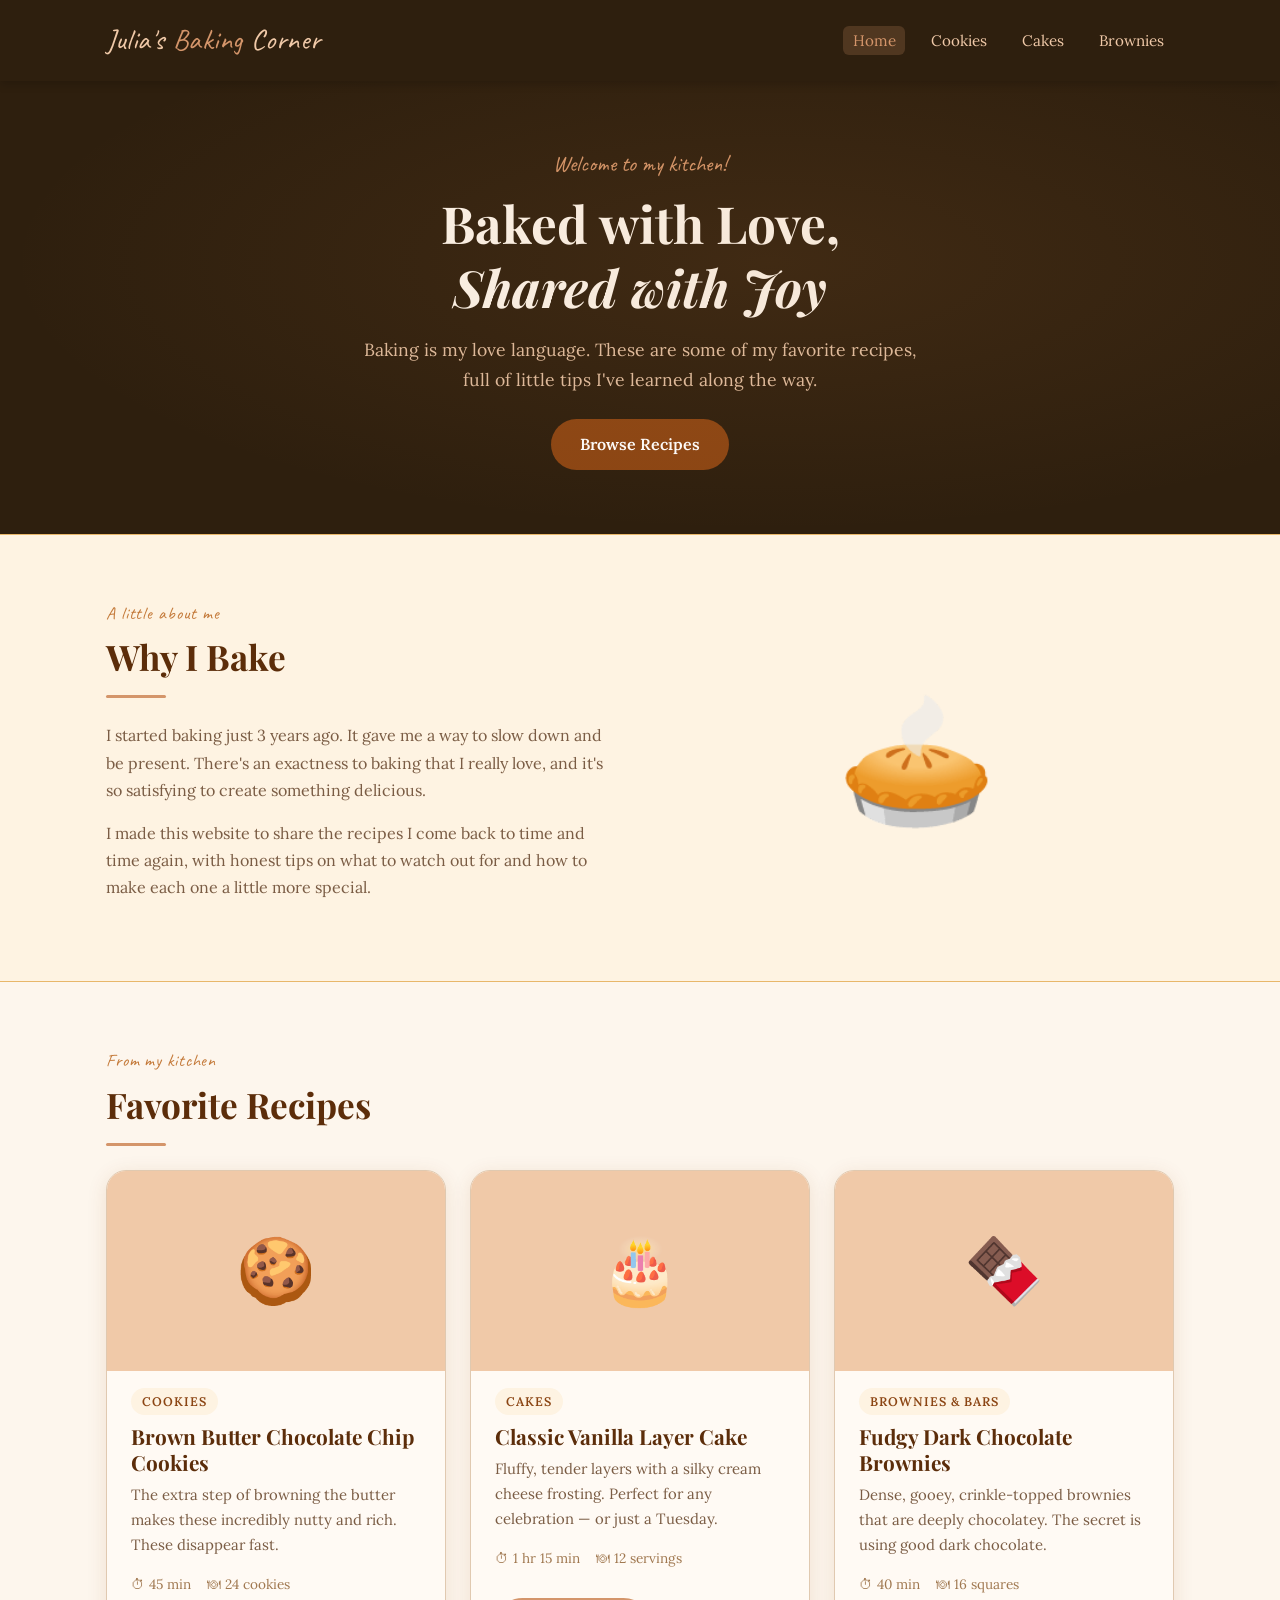
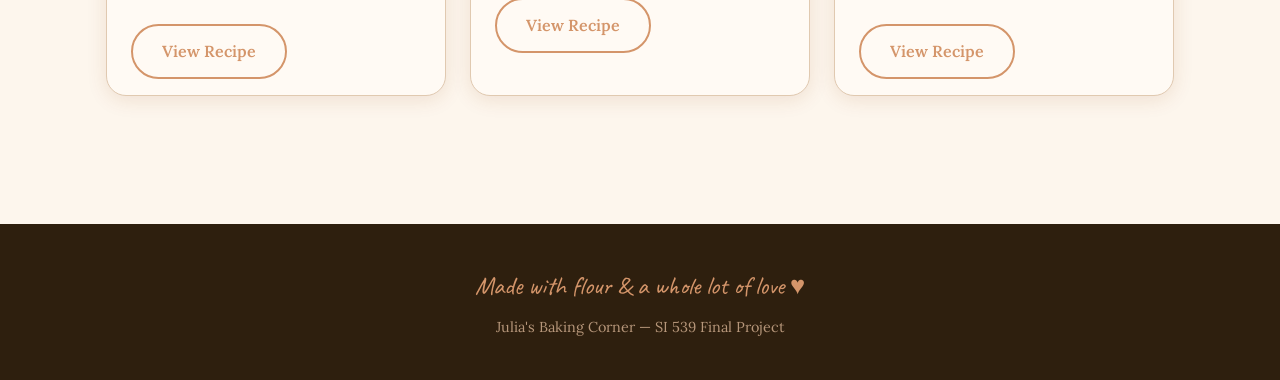
==== index.html @ 5f2f57ef "Add files via upload" ====
<!DOCTYPE html>
<html lang="en">
<head>
  <meta charset="UTF-8" />
  <meta name="viewport" content="width=device-width, initial-scale=1.0" />
  <title>Julia's Baking Corner</title>
  <link rel="preconnect" href="https://fonts.googleapis.com" />
  <link rel="preconnect" href="https://fonts.gstatic.com" crossorigin />
  <link href="https://fonts.googleapis.com/css2?family=Playfair+Display:ital,wght@0,400;0,700;1,400&family=Lora:ital,wght@0,400;0,600;1,400&family=Caveat:wght@400;600&display=swap" rel="stylesheet" />
  <link rel="stylesheet" href="css/style.css" />
</head>
<body>

  <header class="site-header" role="banner">
    <div class="container">
      <a href="index.html" class="site-logo">Julia's <span>Baking</span> Corner</a>
      <nav class="site-nav" aria-label="Main navigation">
        <ul>
          <li><a href="index.html" class="active">Home</a></li>
          <li><a href="cookies.html">Cookies</a></li>
          <li><a href="cakes.html">Cakes</a></li>
          <li><a href="brownies.html">Brownies</a></li>
        </ul>
      </nav>
    </div>
  </header>

  <section class="hero" aria-labelledby="hero-title">
    <div class="container">
      <span class="hero-eyebrow">Welcome to my kitchen!</span>
      <h1 id="hero-title">Baked with Love,<br><em>Shared with Joy</em></h1>
      <p>Baking is my love language. These are some of my favorite recipes, full of little tips I've learned along the way.</p>
      <a href="#recipes" class="btn btn-primary">Browse Recipes</a>
    </div>
  </section>

  <section class="about-strip section" aria-labelledby="about-title">
    <div class="container">
      <div class="about-text">
        <span class="section-label">A little about me</span>
        <h2 id="about-title">Why I Bake</h2>
        <div class="divider" aria-hidden="true"></div>
        <p>I started baking just 3 years ago. It gave me a way to slow down and be present. There's an exactness to baking that I really love, and it's so satisfying to create something delicious.</p>
        <p>I made this website to share the recipes I come back to time and time again, with honest tips on what to watch out for and how to make each one a little more special.</p>
      </div>
      <div class="about-illustration" role="img" aria-label="Baking illustration">🥧</div>
    </div>
  </section>

  <main id="recipes">
    <section class="section" aria-labelledby="recipes-title">
      <div class="container">
        <span class="section-label">From my kitchen</span>
        <h2 id="recipes-title">Favorite Recipes</h2>
        <div class="divider" aria-hidden="true"></div>

        <div class="recipe-grid">

          <article class="recipe-card">
            <div class="recipe-card-img" role="img" aria-label="Cookies">🍪</div>
            <div class="recipe-card-body">
              <span class="recipe-card-tag">Cookies</span>
              <h3>Brown Butter Chocolate Chip Cookies</h3>
              <p>The extra step of browning the butter makes these incredibly nutty and rich. These disappear fast.</p>
              <div class="recipe-card-meta">
                <span>45 min</span>
                <span>24 cookies</span>
              </div>
              <br>
              <a href="cookies.html" class="btn btn-outline">View Recipe</a>
            </div>
          </article>

          <article class="recipe-card">
            <div class="recipe-card-img" role="img" aria-label="Cake">🎂</div>
            <div class="recipe-card-body">
              <span class="recipe-card-tag">Cakes</span>
              <h3>Classic Vanilla Layer Cake</h3>
              <p>Fluffy, tender layers with a silky cream cheese frosting. Perfect for any celebration — or just a Tuesday.</p>
              <div class="recipe-card-meta">
                <span>1 hr 15 min</span>
                <span>12 servings</span>
              </div>
              <br>
              <a href="cakes.html" class="btn btn-outline">View Recipe</a>
            </div>
          </article>

          <article class="recipe-card">
            <div class="recipe-card-img" role="img" aria-label="Brownies">🍫</div>
            <div class="recipe-card-body">
              <span class="recipe-card-tag">Brownies &amp; Bars</span>
              <h3>Fudgy Dark Chocolate Brownies</h3>
              <p>Dense, gooey, crinkle-topped brownies that are deeply chocolatey. The secret is using good dark chocolate.</p>
              <div class="recipe-card-meta">
                <span>40 min</span>
                <span>16 squares</span>
              </div>
              <br>
              <a href="brownies.html" class="btn btn-outline">View Recipe</a>
            </div>
          </article>

        </div>
      </div>
    </section>
  </main>

  <!-- FOOTER -->
  <footer class="site-footer" role="contentinfo">
    <div class="container">
      <span class="handwritten">Made with flour &amp; a whole lot of love ♥</span>
      <p>Julia's Baking Corner &mdash; SI 539 Final Project</p>
    </div>
  </footer>

  <script src="js/main.js"></script>
</body>
</html>
---- css/style.css ----
/* ===== CSS VARIABLES ===== */
:root {
  --color-bg: #fdf6ed;
  --color-bg-card: #fffaf4;
  --color-bg-dark: #2e1f0e;
  --color-primary: #8b4513;
  --color-primary-light: #c47a3a;
  --color-primary-dark: #5c2d0a;
  --color-accent: #d4956a;
  --color-accent-light: #f0c9a8;
  --color-text: #3b2310;
  --color-text-muted: #7a5c44;
  --color-text-light: #a07850;
  --color-border: #e0c9b0;
  --color-tip-bg: #fef3e2;
  --color-tip-border: #e8b76a;

  --font-heading: 'Playfair Display', 'Georgia', serif;
  --font-body: 'Lora', 'Georgia', serif;
  --font-hand: 'Caveat', cursive;

  --radius-sm: 6px;
  --radius-md: 12px;
  --radius-lg: 20px;
  --radius-pill: 50px;

  --shadow-soft: 0 2px 12px rgba(139, 69, 19, 0.1);
  --shadow-card: 0 4px 20px rgba(139, 69, 19, 0.12);

  --spacing-xs: 0.5rem;
  --spacing-sm: 1rem;
  --spacing-md: 1.5rem;
  --spacing-lg: 2.5rem;
  --spacing-xl: 4rem;

  --transition: 0.3s ease;
  --max-width: 1100px;
}

/* ===== RESET ===== */
*, *::before, *::after {
  box-sizing: border-box;
  margin: 0;
  padding: 0;
}

html {
  scroll-behavior: smooth;
}

body {
  font-family: var(--font-body);
  background-color: var(--color-bg);
  color: var(--color-text);
  line-height: 1.7;
  font-size: 1rem;
}

img {
  max-width: 100%;
  display: block;
}

a {
  color: var(--color-primary);
  text-decoration: none;
  transition: color var(--transition);
}

a:hover {
  color: var(--color-primary-light);
}

ul {
  list-style: none;
}

/* ===== TYPOGRAPHY ===== */
h1, h2, h3, h4 {
  font-family: var(--font-heading);
  color: var(--color-primary-dark);
  line-height: 1.25;
}

h1 { font-size: clamp(2rem, 5vw, 3.2rem); }
h2 { font-size: clamp(1.5rem, 3vw, 2.2rem); }
h3 { font-size: clamp(1.2rem, 2.5vw, 1.6rem); }

.handwritten {
  font-family: var(--font-hand);
  font-size: 1.3em;
  color: var(--color-primary-light);
}

/* ===== LAYOUT ===== */
.container {
  max-width: var(--max-width);
  margin: 0 auto;
  padding: 0 var(--spacing-sm);
}

/* ===== HEADER / NAV ===== */
.site-header {
  background-color: var(--color-bg-dark);
  padding: var(--spacing-sm) 0;
  position: sticky;
  top: 0;
  z-index: 100;
  box-shadow: 0 2px 10px rgba(0,0,0,0.2);
}

.site-header .container {
  display: flex;
  align-items: center;
  justify-content: space-between;
  flex-wrap: wrap;
  gap: var(--spacing-xs);
}

.site-logo {
  font-family: var(--font-hand);
  font-size: 1.8rem;
  color: var(--color-accent-light);
  text-decoration: none;
  letter-spacing: 0.02em;
}

.site-logo span {
  color: var(--color-accent);
}

.site-nav ul {
  display: flex;
  gap: var(--spacing-sm);
  flex-wrap: wrap;
}

.site-nav a {
  color: var(--color-accent-light);
  font-family: var(--font-body);
  font-size: 0.95rem;
  padding: 0.3rem 0.6rem;
  border-radius: var(--radius-sm);
  transition: background var(--transition), color var(--transition);
}

.site-nav a:hover,
.site-nav a.active {
  background-color: rgba(212, 149, 106, 0.2);
  color: var(--color-accent);
}

/* ===== HERO ===== */
.hero {
  background-color: var(--color-bg-dark);
  color: var(--color-accent-light);
  padding: var(--spacing-xl) 0;
  text-align: center;
  position: relative;
  overflow: hidden;
}

.hero::before {
  content: '';
  position: absolute;
  inset: 0;
  background: radial-gradient(ellipse at 60% 40%, rgba(196, 122, 58, 0.12) 0%, transparent 70%);
  pointer-events: none;
}

.hero-eyebrow {
  font-family: var(--font-hand);
  font-size: 1.4rem;
  color: var(--color-accent);
  display: block;
  margin-bottom: 0.5rem;
}

.hero h1 {
  color: #fdf6ed;
  margin-bottom: var(--spacing-sm);
}

.hero p {
  font-size: 1.1rem;
  color: var(--color-accent-light);
  max-width: 580px;
  margin: 0 auto var(--spacing-md);
  opacity: 0.9;
}

.btn {
  display: inline-block;
  padding: 0.75rem 1.8rem;
  border-radius: var(--radius-pill);
  font-family: var(--font-body);
  font-size: 1rem;
  font-weight: 600;
  cursor: pointer;
  border: none;
  transition: transform var(--transition), background var(--transition);
}

.btn:hover {
  transform: translateY(-2px);
}

.btn-primary {
  background-color: var(--color-primary);
  color: #fff;
}

.btn-primary:hover {
  background-color: var(--color-primary-dark);
  color: #fff;
}

.btn-outline {
  background: transparent;
  border: 2px solid var(--color-accent);
  color: var(--color-accent);
}

.btn-outline:hover {
  background: var(--color-accent);
  color: #fff;
}

/* ===== SECTION STYLES ===== */
.section {
  padding: var(--spacing-xl) 0;
}

.section-label {
  font-family: var(--font-hand);
  font-size: 1.1rem;
  color: var(--color-primary-light);
  display: block;
  margin-bottom: 0.4rem;
  letter-spacing: 0.05em;
}

.section-title {
  margin-bottom: var(--spacing-md);
}

.divider {
  width: 60px;
  height: 3px;
  background: var(--color-accent);
  border-radius: 2px;
  margin: var(--spacing-sm) 0 var(--spacing-md);
}

/* ===== RECIPE CARDS GRID ===== */
.recipe-grid {
  display: grid;
  grid-template-columns: repeat(auto-fit, minmax(280px, 1fr));
  gap: var(--spacing-md);
  margin-top: var(--spacing-md);
}

.recipe-card {
  background-color: var(--color-bg-card);
  border: 1px solid var(--color-border);
  border-radius: var(--radius-lg);
  overflow: hidden;
  box-shadow: var(--shadow-card);
  transition: transform var(--transition), box-shadow var(--transition);
}

.recipe-card:hover {
  transform: translateY(-4px);
  box-shadow: 0 8px 30px rgba(139, 69, 19, 0.18);
}

.recipe-card-img {
  width: 100%;
  height: 200px;
  object-fit: cover;
  background-color: var(--color-accent-light);
  display: flex;
  align-items: center;
  justify-content: center;
  font-size: 4rem;
}

.recipe-card-body {
  padding: var(--spacing-sm) var(--spacing-md);
}

.recipe-card-tag {
  display: inline-block;
  background-color: var(--color-tip-bg);
  color: var(--color-primary);
  font-size: 0.78rem;
  font-family: var(--font-body);
  font-weight: 600;
  letter-spacing: 0.08em;
  text-transform: uppercase;
  padding: 0.2rem 0.7rem;
  border-radius: var(--radius-pill);
  margin-bottom: 0.5rem;
}

.recipe-card h3 {
  margin-bottom: 0.4rem;
  font-size: 1.3rem;
}

.recipe-card p {
  color: var(--color-text-muted);
  font-size: 0.93rem;
  margin-bottom: var(--spacing-sm);
}

.recipe-card-meta {
  display: flex;
  gap: var(--spacing-sm);
  font-size: 0.85rem;
  color: var(--color-text-light);
}

.recipe-card-meta span::before {
  content: '⏱ ';
}

.recipe-card-meta span:last-child::before {
  content: '🍽 ';
}

/* ===== ABOUT STRIP ===== */
.about-strip {
  background-color: var(--color-tip-bg);
  border-top: 1px solid var(--color-tip-border);
  border-bottom: 1px solid var(--color-tip-border);
}

.about-strip .container {
  display: grid;
  grid-template-columns: 1fr 1fr;
  gap: var(--spacing-lg);
  align-items: center;
}

.about-text p {
  color: var(--color-text-muted);
  margin-bottom: var(--spacing-sm);
}

.about-illustration {
  text-align: center;
  font-size: 8rem;
  line-height: 1;
}

/* ===== RECIPE PAGE LAYOUT ===== */
.recipe-page-hero {
  background-color: var(--color-bg-dark);
  padding: var(--spacing-lg) 0;
  color: var(--color-accent-light);
}

.recipe-page-hero h1 {
  color: #fdf6ed;
}

.recipe-page-hero .handwritten {
  display: block;
  margin-bottom: 0.4rem;
}

.recipe-meta-bar {
  display: flex;
  flex-wrap: wrap;
  gap: var(--spacing-sm);
  margin-top: var(--spacing-sm);
  font-size: 0.9rem;
  color: var(--color-accent-light);
  opacity: 0.85;
}

.recipe-meta-bar span {
  background: rgba(255,255,255,0.08);
  padding: 0.3rem 0.9rem;
  border-radius: var(--radius-pill);
  border: 1px solid rgba(255,255,255,0.12);
}

/* ===== RECIPE CONTENT GRID ===== */
.recipe-content-grid {
  display: grid;
  grid-template-columns: 1fr 300px;
  gap: var(--spacing-lg);
  align-items: start;
  padding: var(--spacing-lg) 0;
}

.recipe-main h2 {
  font-size: 1.5rem;
  margin: var(--spacing-md) 0 var(--spacing-sm);
  padding-bottom: 0.4rem;
  border-bottom: 2px solid var(--color-border);
}

.recipe-main h2:first-child {
  margin-top: 0;
}

.ingredients-list {
  display: grid;
  grid-template-columns: 1fr 1fr;
  gap: 0.4rem 1.5rem;
}

.ingredients-list li {
  font-size: 0.95rem;
  color: var(--color-text-muted);
  padding: 0.3rem 0;
  border-bottom: 1px dashed var(--color-border);
  display: flex;
  align-items: baseline;
  gap: 0.4rem;
}

.ingredients-list li::before {
  content: '▸';
  color: var(--color-accent);
  font-size: 0.7rem;
  flex-shrink: 0;
}

.steps-list {
  counter-reset: steps;
}

.steps-list li {
  counter-increment: steps;
  display: flex;
  gap: var(--spacing-sm);
  margin-bottom: var(--spacing-sm);
  align-items: flex-start;
}

.steps-list li::before {
  content: counter(steps);
  min-width: 32px;
  height: 32px;
  background-color: var(--color-primary);
  color: #fff;
  border-radius: 50%;
  display: flex;
  align-items: center;
  justify-content: center;
  font-size: 0.85rem;
  font-weight: 700;
  font-family: var(--font-heading);
  flex-shrink: 0;
  margin-top: 0.1rem;
}

.step-text {
  color: var(--color-text-muted);
  line-height: 1.7;
}

/* ===== TIPS SIDEBAR ===== */
.tips-sidebar {
  position: sticky;
  top: 80px;
}

.tip-card {
  background-color: var(--color-tip-bg);
  border: 1px solid var(--color-tip-border);
  border-radius: var(--radius-md);
  padding: var(--spacing-sm);
  margin-bottom: var(--spacing-sm);
  cursor: pointer;
  transition: box-shadow var(--transition);
}

.tip-card:hover {
  box-shadow: var(--shadow-soft);
}

.tip-card-header {
  display: flex;
  align-items: center;
  gap: 0.5rem;
  font-family: var(--font-heading);
  font-size: 1rem;
  color: var(--color-primary-dark);
  font-weight: 600;
  margin-bottom: 0.4rem;
}

.tip-icon {
  font-size: 1.2rem;
}

.tip-card p {
  font-size: 0.88rem;
  color: var(--color-text-muted);
  line-height: 1.6;
}

.sidebar-title {
  font-family: var(--font-hand);
  font-size: 1.4rem;
  color: var(--color-primary);
  margin-bottom: var(--spacing-sm);
}

/* ===== MODAL ===== */
.modal-overlay {
  display: none;
  position: fixed;
  inset: 0;
  background: rgba(46, 31, 14, 0.6);
  z-index: 200;
  align-items: center;
  justify-content: center;
  padding: var(--spacing-sm);
}

.modal-overlay.active {
  display: flex;
}

.modal {
  background: var(--color-bg-card);
  border-radius: var(--radius-lg);
  padding: var(--spacing-md);
  max-width: 480px;
  width: 100%;
  box-shadow: 0 12px 40px rgba(0,0,0,0.3);
  animation: modalIn 0.25s ease;
}

@keyframes modalIn {
  from { opacity: 0; transform: scale(0.95) translateY(10px); }
  to   { opacity: 1; transform: scale(1) translateY(0); }
}

.modal-close {
  float: right;
  background: none;
  border: none;
  font-size: 1.4rem;
  cursor: pointer;
  color: var(--color-text-muted);
  line-height: 1;
  transition: color var(--transition);
}

.modal-close:hover {
  color: var(--color-primary);
}

.modal h3 {
  margin-bottom: var(--spacing-sm);
  padding-right: 2rem;
}

.modal p {
  color: var(--color-text-muted);
  font-size: 0.95rem;
}

/* ===== FOOTER ===== */
.site-footer {
  background-color: var(--color-bg-dark);
  color: var(--color-accent-light);
  text-align: center;
  padding: var(--spacing-lg) 0;
  margin-top: var(--spacing-xl);
}

.site-footer p {
  opacity: 0.7;
  font-size: 0.9rem;
}

.site-footer .handwritten {
  font-size: 1.6rem;
  display: block;
  margin-bottom: 0.5rem;
  color: var(--color-accent);
}

/* ===== RESPONSIVE ===== */
@media (max-width: 768px) {
  .about-strip .container {
    grid-template-columns: 1fr;
  }

  .about-illustration {
    font-size: 5rem;
  }

  .recipe-content-grid {
    grid-template-columns: 1fr;
  }

  .tips-sidebar {
    position: static;
  }

  .ingredients-list {
    grid-template-columns: 1fr;
  }
}

@media (max-width: 500px) {
  .site-header .container {
    flex-direction: column;
    text-align: center;
  }
}

/* ===== REDUCED MOTION ===== */
@media (prefers-reduced-motion: reduce) {
  *, *::before, *::after {
    animation-duration: 0.01ms !important;
    animation-iteration-count: 1 !important;
    transition-duration: 0.01ms !important;
    scroll-behavior: auto !important;
  }
}
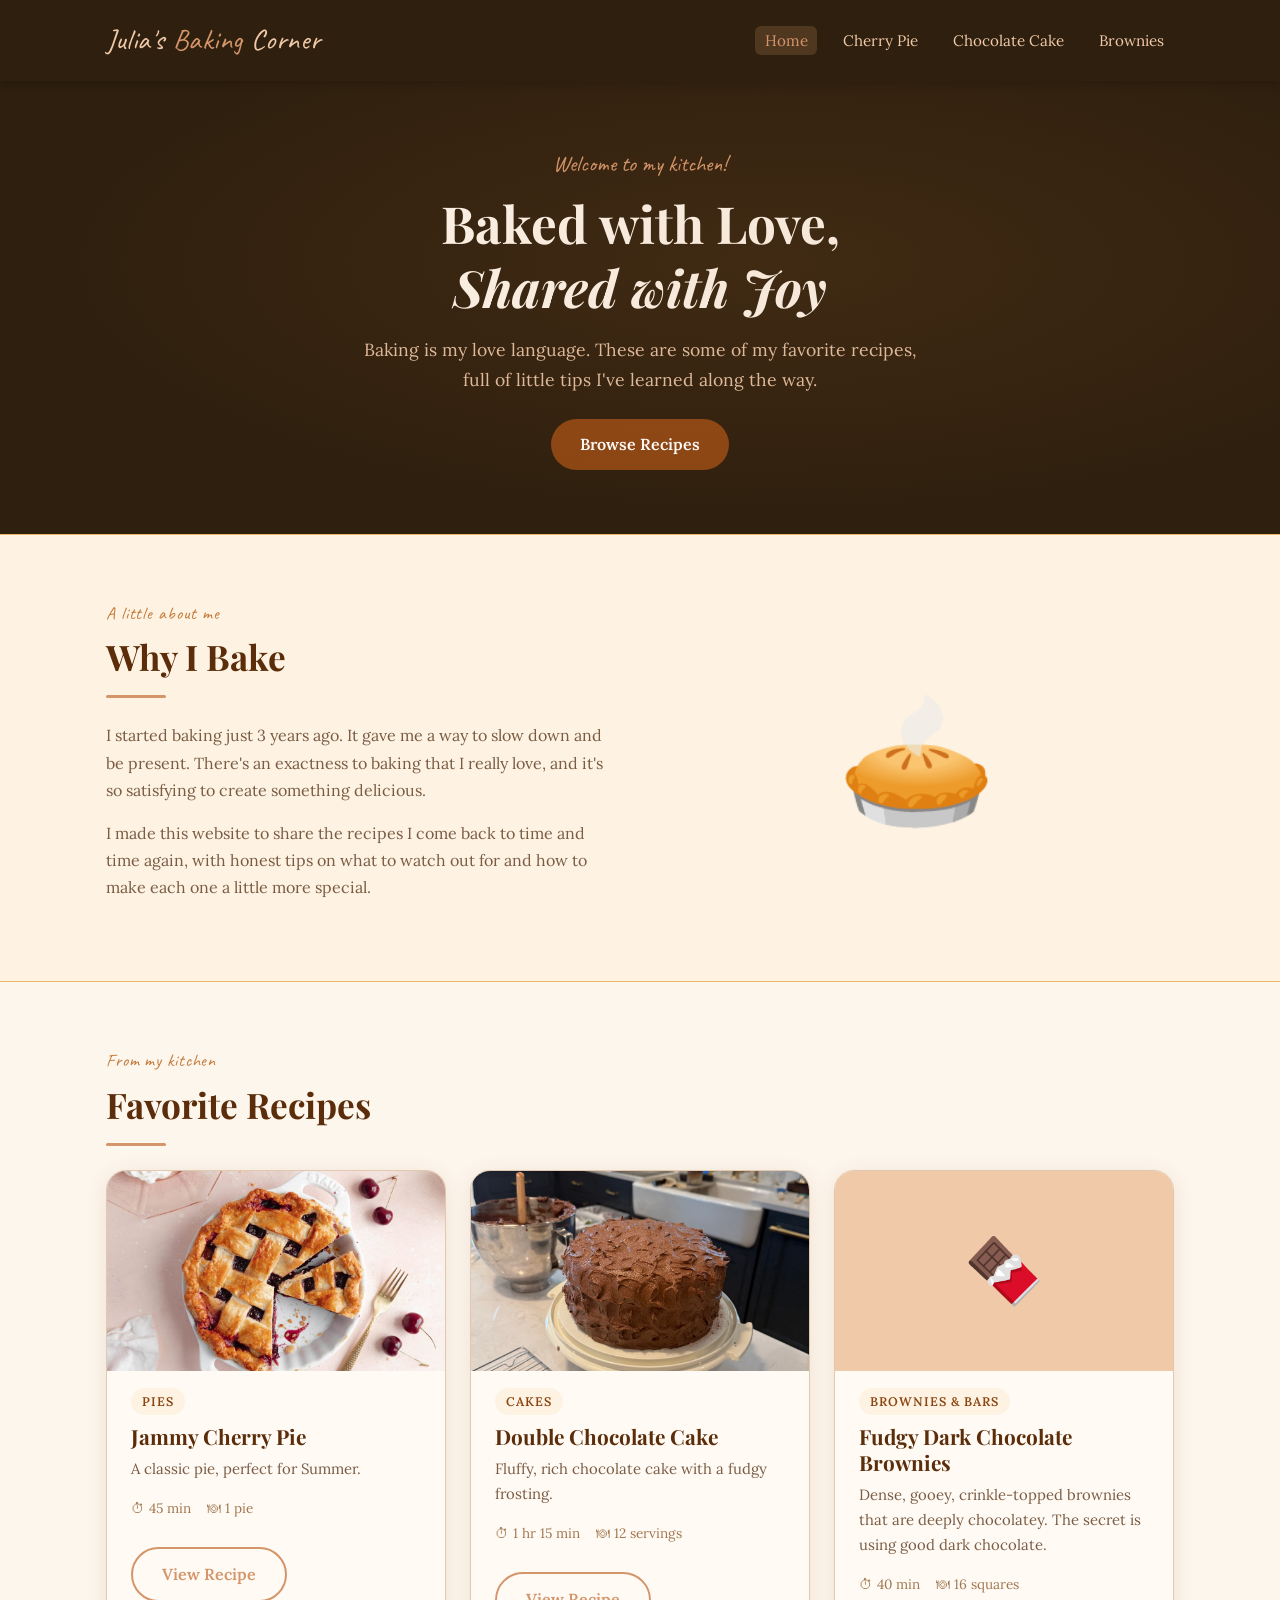
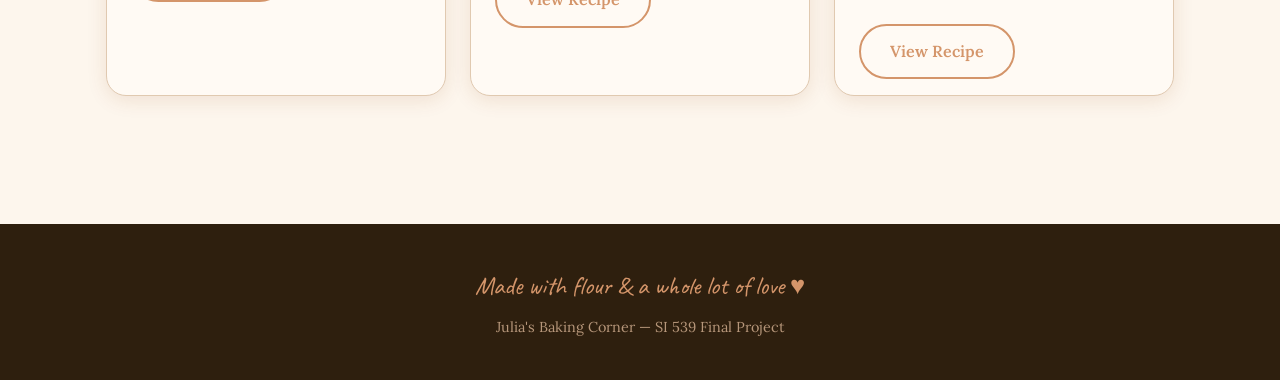
==== commit f0874c3f: "Add files via upload" ====
--- a/index.html
+++ b/index.html
@@ -17,8 +17,8 @@
       <nav class="site-nav" aria-label="Main navigation">
         <ul>
           <li><a href="index.html" class="active">Home</a></li>
-          <li><a href="cookies.html">Cookies</a></li>
-          <li><a href="cakes.html">Cakes</a></li>
+          <li><a href="pie.html">Cherry Pie</a></li>
+          <li><a href="cake.html">Chocolate Cake</a></li>
           <li><a href="brownies.html">Brownies</a></li>
         </ul>
       </nav>
@@ -57,26 +57,26 @@
         <div class="recipe-grid">
 
           <article class="recipe-card">
-            <div class="recipe-card-img" role="img" aria-label="Cookies">🍪</div>
+            <img src="images/Homemade-Cherry-Pie-5-1067x1600.jpg" alt="A cherry pie with crispy, golden crust" class="recipe-card-img" />
             <div class="recipe-card-body">
-              <span class="recipe-card-tag">Cookies</span>
-              <h3>Brown Butter Chocolate Chip Cookies</h3>
-              <p>The extra step of browning the butter makes these incredibly nutty and rich. These disappear fast.</p>
+              <span class="recipe-card-tag">Pies</span>
+              <h3>Jammy Cherry Pie</h3>
+              <p>A classic pie, perfect for Summer.</p>
               <div class="recipe-card-meta">
                 <span>45 min</span>
-                <span>24 cookies</span>
+                <span>1 pie</span>
               </div>
               <br>
-              <a href="cookies.html" class="btn btn-outline">View Recipe</a>
+              <a href="pie.html" class="btn btn-outline">View Recipe</a>
             </div>
           </article>
 
           <article class="recipe-card">
-            <div class="recipe-card-img" role="img" aria-label="Cake">🎂</div>
+            <img src="images/cake.jpeg" alt="A chocolate cake with chocolate frosting." class="recipe-card-img" />
             <div class="recipe-card-body">
               <span class="recipe-card-tag">Cakes</span>
-              <h3>Classic Vanilla Layer Cake</h3>
-              <p>Fluffy, tender layers with a silky cream cheese frosting. Perfect for any celebration — or just a Tuesday.</p>
+              <h3>Double Chocolate Cake</h3>
+              <p>Fluffy, rich chocolate cake with a fudgy frosting.</p>
               <div class="recipe-card-meta">
                 <span>1 hr 15 min</span>
                 <span>12 servings</span>
--- a/css/style.css
+++ b/css/style.css
@@ -361,6 +361,36 @@
   color: var(--color-accent-light);
 }
 
+.recipe-hero-inner {
+  display: flex;
+  align-items: center;
+  gap: var(--spacing-lg);
+}
+
+.recipe-hero-text {
+  flex: 1;
+}
+
+.recipe-hero-img {
+  width: 320px;
+  height: 320px;
+  object-fit: cover;
+  border-radius: var(--radius-lg);
+  flex-shrink: 0;
+  border: 3px solid rgba(255, 255, 255, 0.15);
+}
+
+@media (max-width: 768px) {
+  .recipe-hero-inner {
+    flex-direction: column;
+  }
+
+  .recipe-hero-img {
+    width: 100%;
+    height: 220px;
+  }
+}
+
 .recipe-page-hero h1 {
   color: #fdf6ed;
 }
@@ -462,6 +492,27 @@
 .step-text {
   color: var(--color-text-muted);
   line-height: 1.7;
+}
+
+.step-photo {
+  margin: 1rem 0 1.5rem 44px; /* 44px left indent lines it up past the step number circles */
+  border-radius: var(--radius-md);
+  overflow: hidden;
+}
+
+.step-photo img {
+  width: 100%;
+  max-width: 480px;
+  height: 240px;
+  object-fit: cover;
+  border-radius: var(--radius-md);
+}
+
+.step-photo figcaption {
+  font-size: 0.82rem;
+  color: var(--color-text-light);
+  font-style: italic;
+  margin-top: 0.4rem;
 }
 
 /* ===== TIPS SIDEBAR ===== */
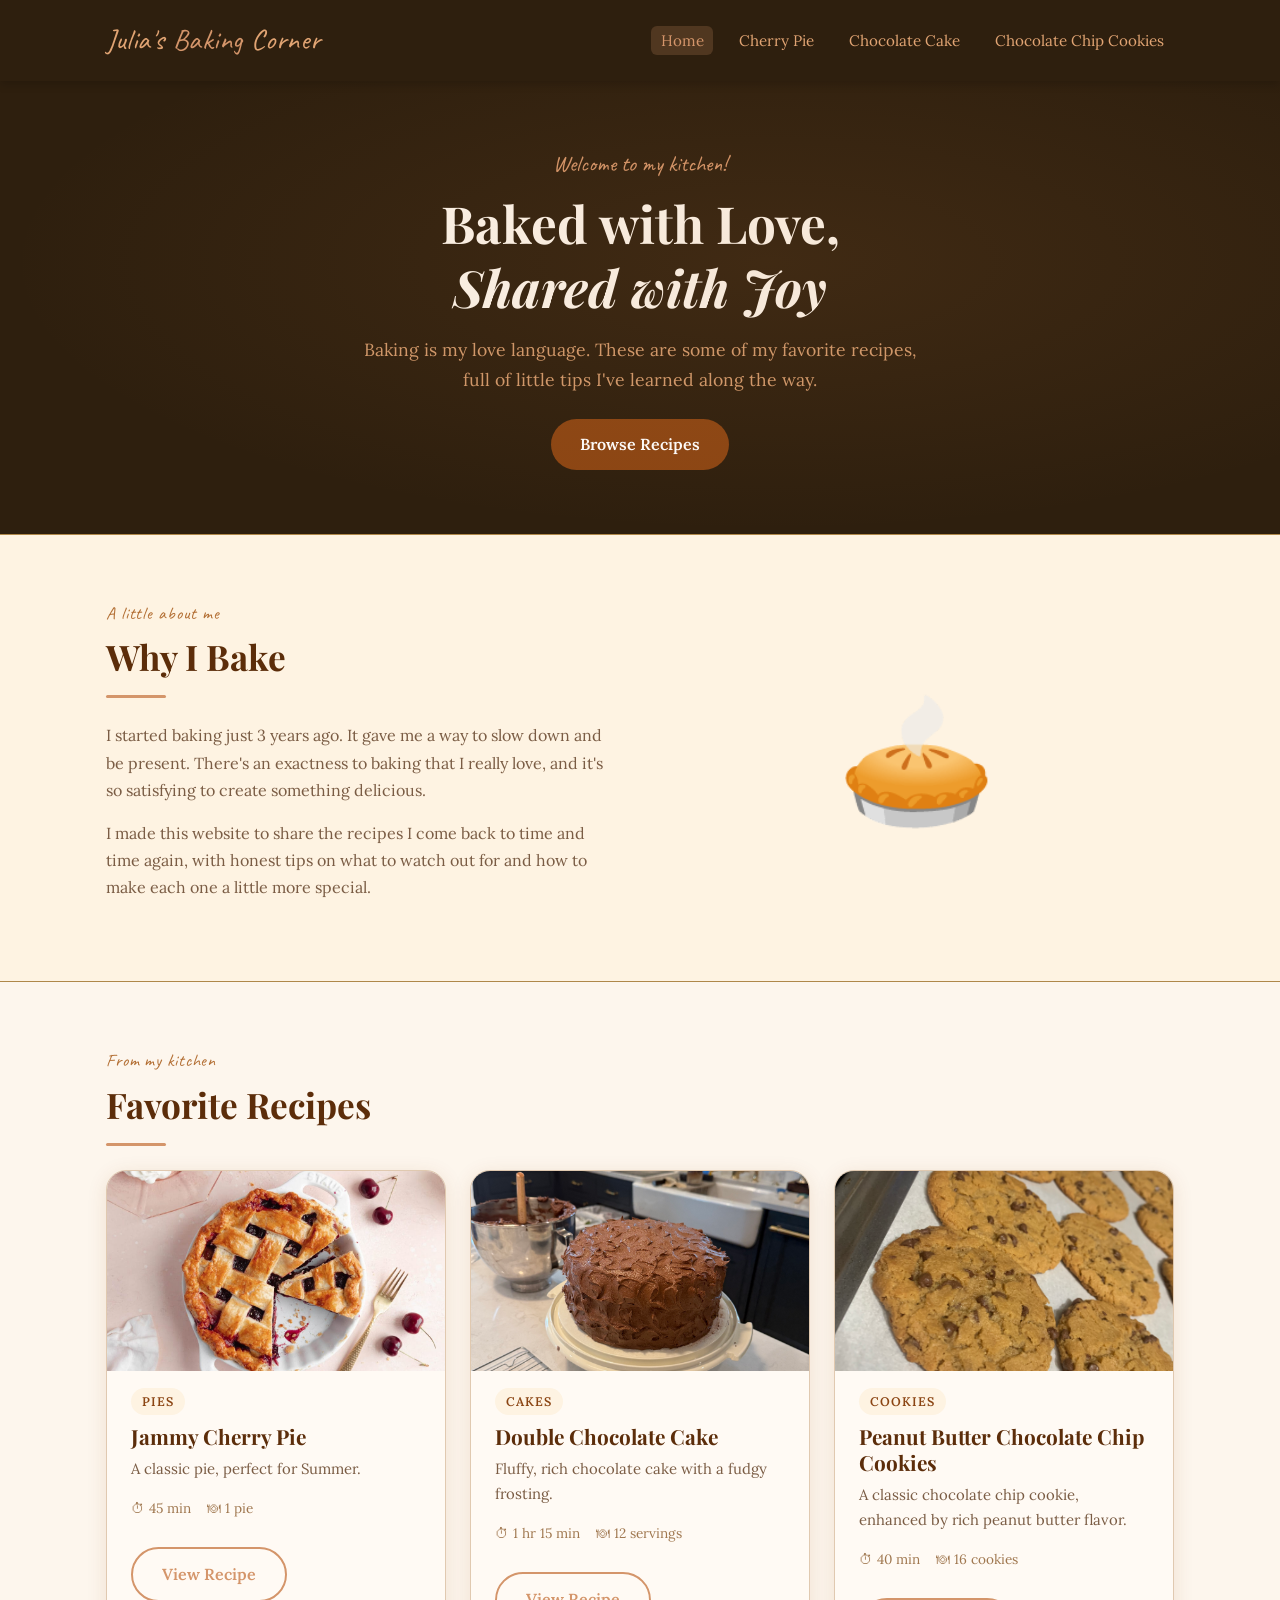
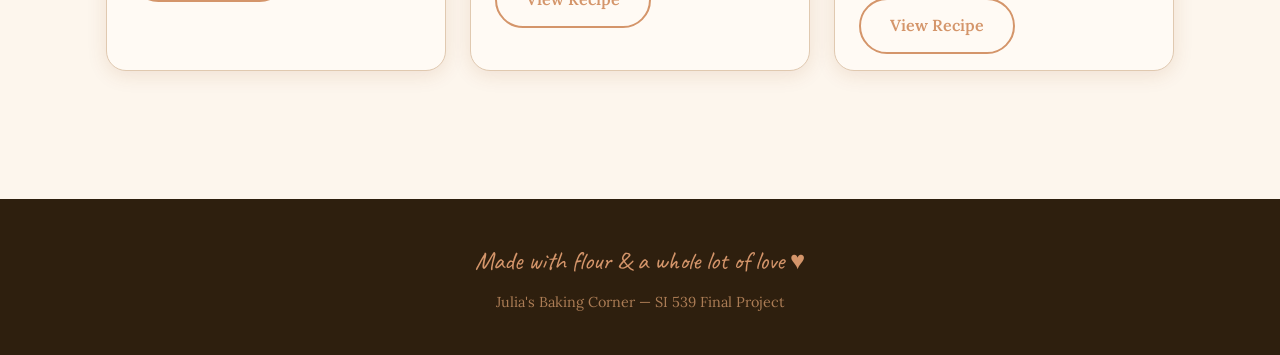
==== commit fe804608: "Add files via upload" ====
--- a/index.html
+++ b/index.html
@@ -19,7 +19,7 @@
           <li><a href="index.html" class="active">Home</a></li>
           <li><a href="pie.html">Cherry Pie</a></li>
           <li><a href="cake.html">Chocolate Cake</a></li>
-          <li><a href="brownies.html">Brownies</a></li>
+          <li><a href="cookies.html">Chocolate Chip Cookies</a></li>
         </ul>
       </nav>
     </div>
@@ -82,22 +82,22 @@
                 <span>12 servings</span>
               </div>
               <br>
-              <a href="cakes.html" class="btn btn-outline">View Recipe</a>
+              <a href="cake.html" class="btn btn-outline">View Recipe</a>
             </div>
           </article>
 
           <article class="recipe-card">
-            <div class="recipe-card-img" role="img" aria-label="Brownies">🍫</div>
+            <img src="images/cookiecloseup.jpeg" alt="Chocolate chip cookies on a sheet pan" class="recipe-card-img" />
             <div class="recipe-card-body">
-              <span class="recipe-card-tag">Brownies &amp; Bars</span>
-              <h3>Fudgy Dark Chocolate Brownies</h3>
-              <p>Dense, gooey, crinkle-topped brownies that are deeply chocolatey. The secret is using good dark chocolate.</p>
+              <span class="recipe-card-tag">Cookies</span>
+              <h3>Peanut Butter Chocolate Chip Cookies</h3>
+              <p>A classic chocolate chip cookie, enhanced by rich peanut butter flavor.</p>
               <div class="recipe-card-meta">
                 <span>40 min</span>
-                <span>16 squares</span>
+                <span>16 cookies</span>
               </div>
               <br>
-              <a href="brownies.html" class="btn btn-outline">View Recipe</a>
+              <a href="cookies.html" class="btn btn-outline">View Recipe</a>
             </div>
           </article>
 
--- a/css/style.css
+++ b/css/style.css
@@ -1,19 +1,18 @@
-/* ===== CSS VARIABLES ===== */
 :root {
   --color-bg: #fdf6ed;
   --color-bg-card: #fffaf4;
   --color-bg-dark: #2e1f0e;
   --color-primary: #8b4513;
-  --color-primary-light: #c47a3a;
+  --color-primary-light: #b36f34;
   --color-primary-dark: #5c2d0a;
   --color-accent: #d4956a;
-  --color-accent-light: #f0c9a8;
+  --color-accent-light: #e1a473;
   --color-text: #3b2310;
   --color-text-muted: #7a5c44;
   --color-text-light: #a07850;
   --color-border: #e0c9b0;
   --color-tip-bg: #fef3e2;
-  --color-tip-border: #e8b76a;
+  --color-tip-border: #af884a;
 
   --font-heading: 'Playfair Display', 'Georgia', serif;
   --font-body: 'Lora', 'Georgia', serif;
@@ -37,7 +36,6 @@
   --max-width: 1100px;
 }
 
-/* ===== RESET ===== */
 *, *::before, *::after {
   box-sizing: border-box;
   margin: 0;
@@ -75,7 +73,6 @@
   list-style: none;
 }
 
-/* ===== TYPOGRAPHY ===== */
 h1, h2, h3, h4 {
   font-family: var(--font-heading);
   color: var(--color-primary-dark);
@@ -92,14 +89,12 @@
   color: var(--color-primary-light);
 }
 
-/* ===== LAYOUT ===== */
 .container {
   max-width: var(--max-width);
   margin: 0 auto;
   padding: 0 var(--spacing-sm);
 }
 
-/* ===== HEADER / NAV ===== */
 .site-header {
   background-color: var(--color-bg-dark);
   padding: var(--spacing-sm) 0;
@@ -150,7 +145,6 @@
   color: var(--color-accent);
 }
 
-/* ===== HERO ===== */
 .hero {
   background-color: var(--color-bg-dark);
   color: var(--color-accent-light);
@@ -226,7 +220,6 @@
   color: #fff;
 }
 
-/* ===== SECTION STYLES ===== */
 .section {
   padding: var(--spacing-xl) 0;
 }
@@ -252,7 +245,6 @@
   margin: var(--spacing-sm) 0 var(--spacing-md);
 }
 
-/* ===== RECIPE CARDS GRID ===== */
 .recipe-grid {
   display: grid;
   grid-template-columns: repeat(auto-fit, minmax(280px, 1fr));
@@ -329,7 +321,6 @@
   content: '🍽 ';
 }
 
-/* ===== ABOUT STRIP ===== */
 .about-strip {
   background-color: var(--color-tip-bg);
   border-top: 1px solid var(--color-tip-border);
@@ -354,7 +345,6 @@
   line-height: 1;
 }
 
-/* ===== RECIPE PAGE LAYOUT ===== */
 .recipe-page-hero {
   background-color: var(--color-bg-dark);
   padding: var(--spacing-lg) 0;
@@ -417,7 +407,6 @@
   border: 1px solid rgba(255,255,255,0.12);
 }
 
-/* ===== RECIPE CONTENT GRID ===== */
 .recipe-content-grid {
   display: grid;
   grid-template-columns: 1fr 300px;
@@ -495,7 +484,7 @@
 }
 
 .step-photo {
-  margin: 1rem 0 1.5rem 44px; /* 44px left indent lines it up past the step number circles */
+  margin: 1rem 0 1.5rem 44px; 
   border-radius: var(--radius-md);
   overflow: hidden;
 }
@@ -515,7 +504,6 @@
   margin-top: 0.4rem;
 }
 
-/* ===== TIPS SIDEBAR ===== */
 .tips-sidebar {
   position: sticky;
   top: 80px;
@@ -563,7 +551,6 @@
   margin-bottom: var(--spacing-sm);
 }
 
-/* ===== MODAL ===== */
 .modal-overlay {
   display: none;
   position: fixed;
@@ -619,7 +606,6 @@
   font-size: 0.95rem;
 }
 
-/* ===== FOOTER ===== */
 .site-footer {
   background-color: var(--color-bg-dark);
   color: var(--color-accent-light);
@@ -640,7 +626,6 @@
   color: var(--color-accent);
 }
 
-/* ===== RESPONSIVE ===== */
 @media (max-width: 768px) {
   .about-strip .container {
     grid-template-columns: 1fr;
@@ -670,7 +655,6 @@
   }
 }
 
-/* ===== REDUCED MOTION ===== */
 @media (prefers-reduced-motion: reduce) {
   *, *::before, *::after {
     animation-duration: 0.01ms !important;
